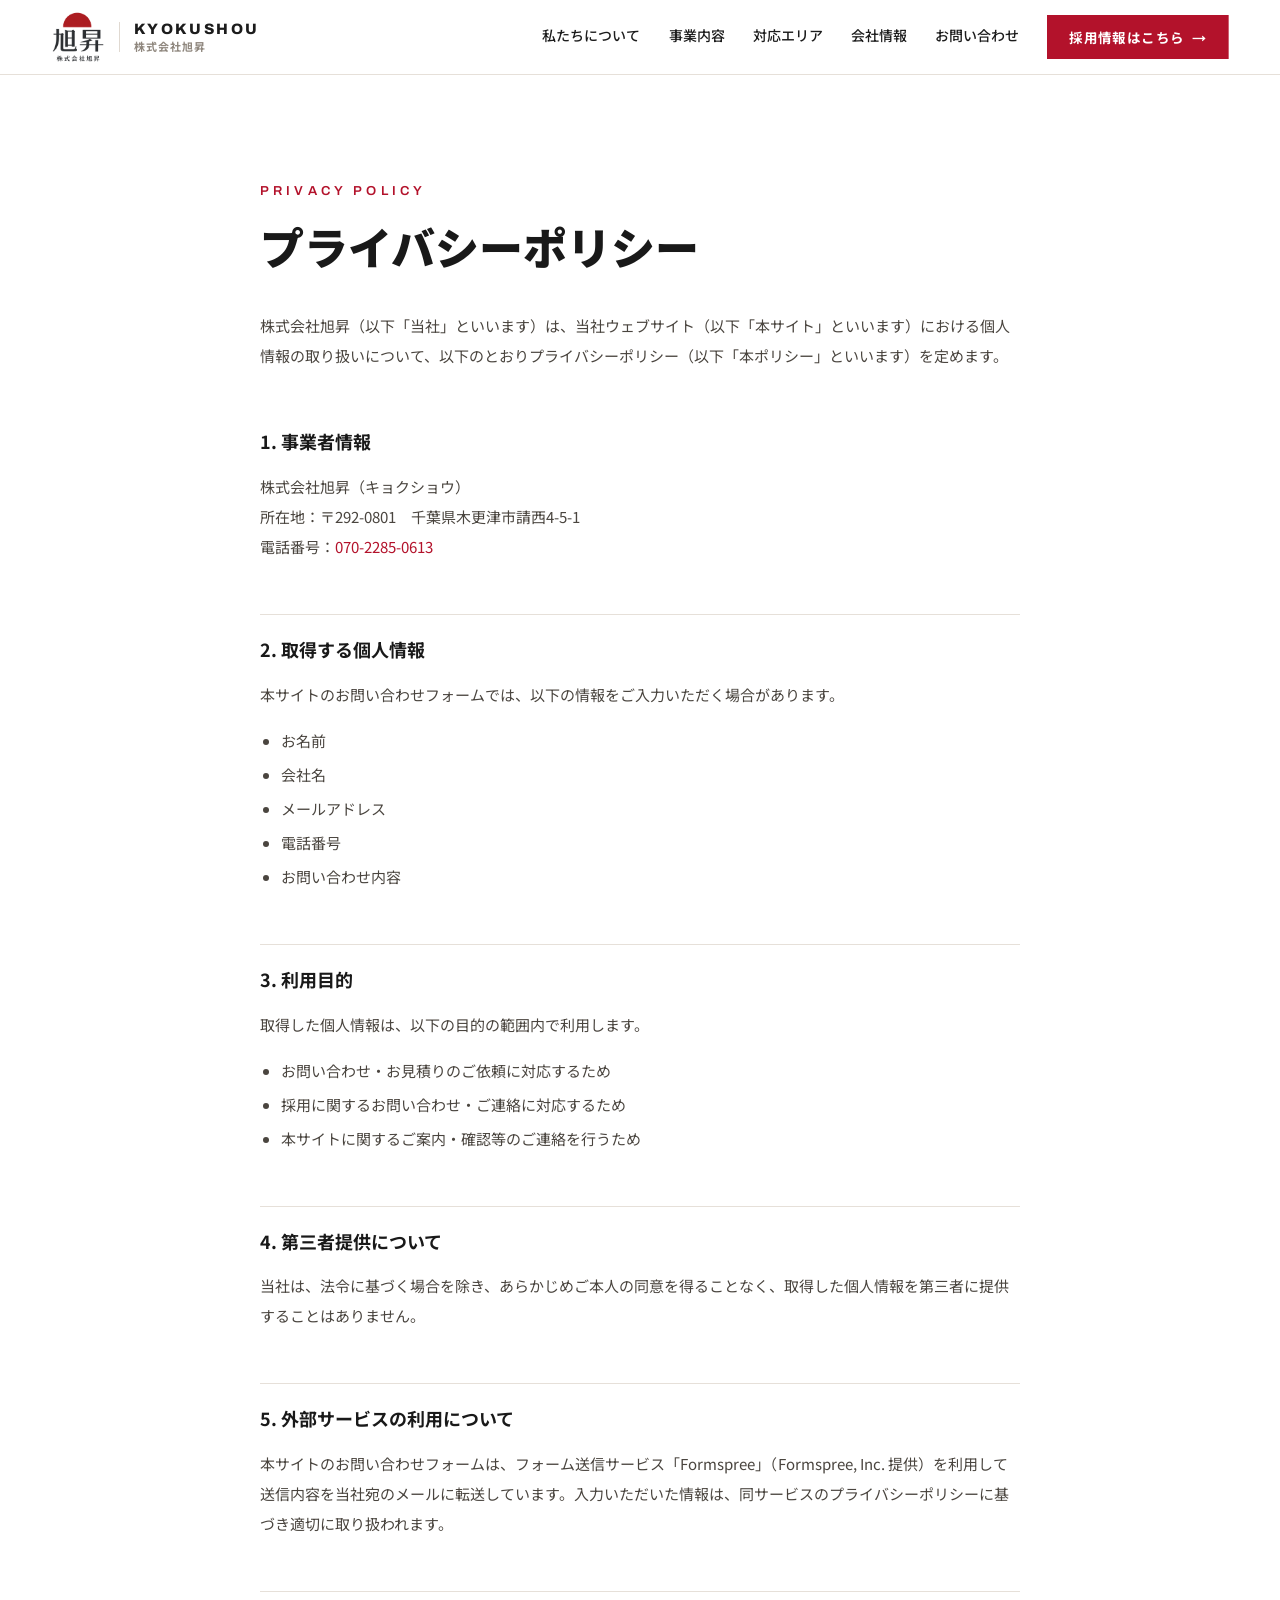
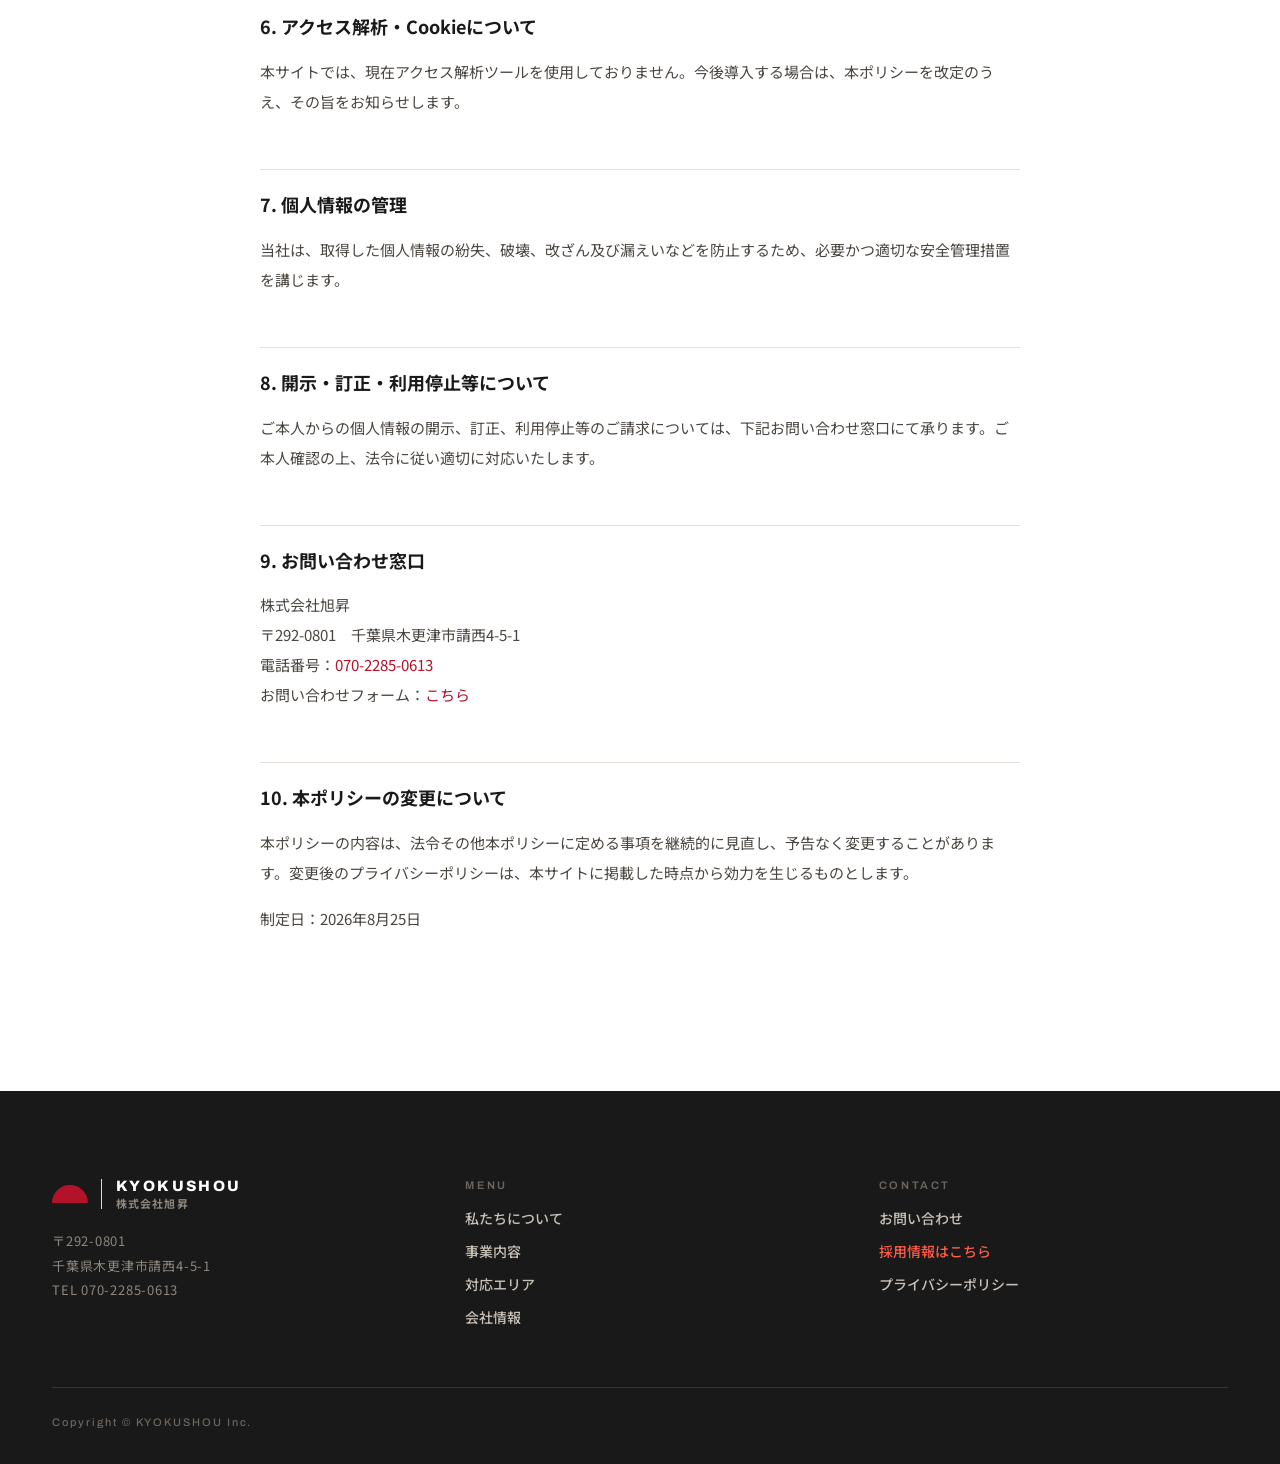
==== privacy.html @ 39eae4f5 "Add privacy policy page and fix dead #privacy links Adds privacy.html (個人情報保護方針) covering collected " ====
<!DOCTYPE html>
<html lang="ja">
<head>
<meta charset="utf-8">
<meta name="viewport" content="width=device-width, initial-scale=1">
<title>プライバシーポリシー｜株式会社旭昇（KYOKUSHOU）</title>
<meta name="description" content="株式会社旭昇のプライバシーポリシー（個人情報保護方針）です。お問い合わせフォームで取得する個人情報の取り扱いについてご案内します。">
<meta name="robots" content="index, follow">
<link rel="canonical" href="https://kyokushou0415.jp/privacy.html">

<meta property="og:type" content="website">
<meta property="og:site_name" content="株式会社旭昇（KYOKUSHOU）">
<meta property="og:title" content="プライバシーポリシー｜株式会社旭昇（KYOKUSHOU）">
<meta property="og:description" content="株式会社旭昇のプライバシーポリシー（個人情報保護方針）です。">
<meta property="og:url" content="https://kyokushou0415.jp/privacy.html">
<meta property="og:image" content="https://kyokushou0415.jp/images/ogp.jpg">
<meta property="og:image:width" content="1200">
<meta property="og:image:height" content="630">
<meta property="og:locale" content="ja_JP">
<meta name="theme-color" content="#b3122b">

<link rel="icon" href="assets/logo.png" type="image/png">
<link rel="preconnect" href="https://fonts.googleapis.com">
<link rel="preconnect" href="https://fonts.gstatic.com" crossorigin>
<link href="https://fonts.googleapis.com/css2?family=Archivo:wght@500;600;700;800;900&family=Noto+Sans+JP:wght@400;500;700;900&display=swap" rel="stylesheet">
<link rel="stylesheet" href="css/style.css">
</head>
<body>

<div id="top">

<header class="site-header" data-header>
  <div class="header-inner">
    <a href="index.html" class="brand" aria-label="株式会社旭昇 ホーム">
      <img src="assets/logo.png" alt="株式会社旭昇 ロゴ" class="brand-logo">
      <span class="brand-text">
        <span class="brand-en">KYOKUSHOU</span>
        <span class="brand-jp">株式会社旭昇</span>
      </span>
    </a>

    <nav class="site-nav">
      <a href="index.html#about" class="nav-link">私たちについて</a>
      <a href="index.html#business" class="nav-link">事業内容</a>
      <a href="index.html#area" class="nav-link">対応エリア</a>
      <a href="index.html#company" class="nav-link">会社情報</a>
      <a href="index.html#contact" class="nav-link">お問い合わせ</a>
      <a href="recruit.html" class="btn-cta">採用情報はこちら<span class="arrow">→</span></a>
    </nav>

    <button class="hamburger" data-menu-open aria-label="メニューを開く">
      <span></span><span></span><span class="accent"></span>
    </button>
  </div>
</header>

<div class="mobile-menu" data-mobile-menu>
  <div class="mobile-menu-top">
    <span class="brand">
      <img src="assets/logo.png" alt="株式会社旭昇 ロゴ" class="brand-logo brand-logo-sm">
      <span class="brand-en">KYOKUSHOU</span>
    </span>
    <button class="menu-close" data-menu-close aria-label="メニューを閉じる">×</button>
  </div>
  <nav class="mobile-nav">
    <a data-menu-close href="index.html#about">私たちについて</a>
    <a data-menu-close href="index.html#business">事業内容</a>
    <a data-menu-close href="index.html#area">対応エリア</a>
    <a data-menu-close href="index.html#company">会社情報</a>
    <a data-menu-close href="index.html#contact">お問い合わせ</a>
  </nav>
  <a data-menu-close href="recruit.html" class="mobile-cta">採用情報はこちら<span class="arrow">→</span></a>
  <span class="mobile-menu-tag">KYOKUSHOU / EST. 2026</span>
</div>

<!-- ============ プライバシーポリシー ============ -->
<section class="section legal">
  <div class="legal-inner">
    <p class="eyebrow" data-reveal="up">Privacy Policy</p>
    <h1 data-reveal="up">プライバシーポリシー</h1>
    <p class="legal-lead" data-reveal="up">株式会社旭昇（以下「当社」といいます）は、当社ウェブサイト（以下「本サイト」といいます）における個人情報の取り扱いについて、以下のとおりプライバシーポリシー（以下「本ポリシー」といいます）を定めます。</p>

    <article class="legal-article" data-reveal="up">
      <h2>1. 事業者情報</h2>
      <p>
        株式会社旭昇（キョクショウ）<br>
        所在地：〒292-0801　千葉県木更津市請西4-5-1<br>
        電話番号：<a href="tel:07022850613">070-2285-0613</a>
      </p>

      <h2>2. 取得する個人情報</h2>
      <p>本サイトのお問い合わせフォームでは、以下の情報をご入力いただく場合があります。</p>
      <ul>
        <li>お名前</li>
        <li>会社名</li>
        <li>メールアドレス</li>
        <li>電話番号</li>
        <li>お問い合わせ内容</li>
      </ul>

      <h2>3. 利用目的</h2>
      <p>取得した個人情報は、以下の目的の範囲内で利用します。</p>
      <ul>
        <li>お問い合わせ・お見積りのご依頼に対応するため</li>
        <li>採用に関するお問い合わせ・ご連絡に対応するため</li>
        <li>本サイトに関するご案内・確認等のご連絡を行うため</li>
      </ul>

      <h2>4. 第三者提供について</h2>
      <p>当社は、法令に基づく場合を除き、あらかじめご本人の同意を得ることなく、取得した個人情報を第三者に提供することはありません。</p>

      <h2>5. 外部サービスの利用について</h2>
      <p>本サイトのお問い合わせフォームは、フォーム送信サービス「Formspree」（Formspree, Inc. 提供）を利用して送信内容を当社宛のメールに転送しています。入力いただいた情報は、同サービスのプライバシーポリシーに基づき適切に取り扱われます。</p>

      <h2>6. アクセス解析・Cookieについて</h2>
      <p>本サイトでは、現在アクセス解析ツールを使用しておりません。今後導入する場合は、本ポリシーを改定のうえ、その旨をお知らせします。</p>

      <h2>7. 個人情報の管理</h2>
      <p>当社は、取得した個人情報の紛失、破壊、改ざん及び漏えいなどを防止するため、必要かつ適切な安全管理措置を講じます。</p>

      <h2>8. 開示・訂正・利用停止等について</h2>
      <p>ご本人からの個人情報の開示、訂正、利用停止等のご請求については、下記お問い合わせ窓口にて承ります。ご本人確認の上、法令に従い適切に対応いたします。</p>

      <h2>9. お問い合わせ窓口</h2>
      <p>
        株式会社旭昇<br>
        〒292-0801　千葉県木更津市請西4-5-1<br>
        電話番号：<a href="tel:07022850613">070-2285-0613</a><br>
        お問い合わせフォーム：<a href="index.html#contact">こちら</a>
      </p>

      <h2>10. 本ポリシーの変更について</h2>
      <p>本ポリシーの内容は、法令その他本ポリシーに定める事項を継続的に見直し、予告なく変更することがあります。変更後のプライバシーポリシーは、本サイトに掲載した時点から効力を生じるものとします。</p>

      <p class="legal-date">制定日：2026年8月25日</p>
    </article>
  </div>
</section>

<!-- ============ FOOTER ============ -->
<footer class="site-footer">
  <div class="footer-inner">
    <div class="footer-grid">
      <div>
        <span class="footer-brand">
          <span class="footer-mark"></span>
          <span class="brand-text">
            <span class="brand-en">KYOKUSHOU</span>
            <span class="brand-jp">株式会社旭昇</span>
          </span>
        </span>
        <p class="footer-address">〒292-0801<br>千葉県木更津市請西4-5-1<br>TEL 070-2285-0613</p>
      </div>
      <nav class="footer-nav">
        <span class="footer-label">MENU</span>
        <a href="index.html#about">私たちについて</a>
        <a href="index.html#business">事業内容</a>
        <a href="index.html#area">対応エリア</a>
        <a href="index.html#company">会社情報</a>
      </nav>
      <nav class="footer-nav">
        <span class="footer-label">CONTACT</span>
        <a href="index.html#contact">お問い合わせ</a>
        <a href="recruit.html" class="footer-recruit">採用情報はこちら</a>
        <a href="privacy.html">プライバシーポリシー</a>
      </nav>
    </div>
    <p class="footer-copy">Copyright © KYOKUSHOU Inc.</p>
  </div>
</footer>

</div>

<script src="js/main.js"></script>
</body>
</html>
---- css/style.css ----
/* ===== Reset & base ===== */
*{box-sizing:border-box}
html{scroll-behavior:smooth}
body{
  margin:0;
  background:#f4f1ed;
  color:#1c1c1c;
  -webkit-font-smoothing:antialiased;
  font-family:'Noto Sans JP',system-ui,sans-serif;
  overflow-x:hidden;
}
#top{position:relative;overflow:hidden}
a{color:#b3122b;text-decoration:none}
a:hover{color:#8f0f22}
h1,h2,h3,p,dl,dt,dd{margin:0}
img{max-width:100%}
.arrow{font:700 14px 'Archivo'}

@keyframes ks-bounce{0%,100%{transform:translateY(0);opacity:.85}50%{transform:translateY(9px);opacity:.35}}
@keyframes ks-sunrise{0%{opacity:.5;transform:translateY(2%)}50%{opacity:.95;transform:translateY(-1%)}100%{opacity:.5;transform:translateY(2%)}}
@media (prefers-reduced-motion: reduce){
  html{scroll-behavior:auto}
  *{animation:none!important;transition:none!important}
}

.section{padding:clamp(72px,11vw,150px) clamp(20px,5vw,52px)}
.section-white{background:#ffffff;border-top:1px solid #e6e0d9}
.eyebrow{margin:0 0 20px;font:600 13px 'Archivo';letter-spacing:.32em;text-transform:uppercase;color:#b3122b}
.eyebrow-dark{color:#ff5b47}

.pill{display:block;width:44px;height:22px;border-radius:44px 44px 0 0;background:#b3122b;margin-bottom:20px}

/* ===== Reveal animation defaults (JS toggles .is-visible) ===== */
[data-reveal]{opacity:0;transform:translateY(26px);transition:opacity .9s cubic-bezier(.22,1,.36,1),transform .9s cubic-bezier(.22,1,.36,1)}
[data-reveal].is-visible{opacity:1;transform:none}
[data-reveal-line="v"]{transform:scaleY(0);transform-origin:top center;transition:transform 1.5s cubic-bezier(.22,1,.36,1)}
[data-reveal-line="h"]{transform:scaleX(0);transform-origin:left center;transition:transform 1.5s cubic-bezier(.22,1,.36,1)}
[data-reveal-line].is-visible{transform:none}
@media (prefers-reduced-motion: reduce){
  [data-reveal],[data-reveal-line]{opacity:1!important;transform:none!important}
}

/* ===== Header ===== */
.site-header{
  position:fixed;top:0;left:0;right:0;z-index:100;
  background:rgba(255,255,255,.94);
  backdrop-filter:saturate(1.5) blur(10px);
  -webkit-backdrop-filter:saturate(1.5) blur(10px);
  border-bottom:1px solid #e6e0d9;
  box-shadow:none;
  transition:box-shadow .35s ease,border-color .35s ease;
}
.site-header.is-scrolled{box-shadow:0 10px 34px rgba(0,0,0,.07);border-bottom-color:transparent}
.header-inner{
  max-width:1320px;margin:0 auto;height:74px;
  padding:0 clamp(16px,4vw,52px);
  display:flex;align-items:center;justify-content:space-between;gap:20px;
}
.brand{display:flex;align-items:center;gap:14px;color:#1c1c1c}
.brand-logo{height:52px;width:auto;display:block;flex:none}
.brand-logo-sm{height:40px}
.brand-text{line-height:1;display:block;border-left:1px solid #e0d9d1;padding-left:14px}
.brand-en{display:block;font:800 15px/1 'Archivo';letter-spacing:.16em;color:#1c1c1c}
.brand-jp{display:block;font:700 11px/1 'Noto Sans JP';letter-spacing:.1em;color:#8f877e;margin-top:4px}

.site-nav{display:flex;align-items:center;gap:clamp(18px,2.2vw,34px)}
.nav-link{
  font:500 14px 'Noto Sans JP';color:#1c1c1c;padding-bottom:5px;
  background:linear-gradient(#b3122b,#b3122b) no-repeat left 100%/0% 2px;
  transition:background-size .35s,color .3s;
}
.nav-link:hover{background-size:100% 2px;color:#b3122b}
.btn-cta{
  display:inline-flex;align-items:center;gap:8px;padding:12px 22px;
  font:700 13.5px 'Noto Sans JP';letter-spacing:.03em;color:#fff;
  background:linear-gradient(to right,#8f0f22 50%,#b3122b 50%);
  background-size:200% 100%;background-position:right center;
  transition:background-position .5s cubic-bezier(.4,0,.2,1);
}
.btn-cta:hover{background-position:left center;color:#fff}

.hamburger{display:none;flex-direction:column;gap:6px;padding:12px;background:none;border:none;cursor:pointer}
.hamburger span{display:block;width:26px;height:2px;background:#1c1c1c}
.hamburger span.accent{background:#b3122b}

@media (max-width:859px){
  .site-nav{display:none}
  .hamburger{display:flex}
}

/* ===== Mobile menu overlay ===== */
.mobile-menu{
  position:fixed;inset:0;z-index:200;background:#f7f4f1;
  display:none;flex-direction:column;padding:22px clamp(20px,7vw,40px);
}
.mobile-menu.is-open{display:flex}
.mobile-menu-top{display:flex;align-items:center;justify-content:space-between;height:52px}
.mobile-menu-top .brand-en{letter-spacing:.16em;font:800 15px/1 'Archivo'}
.mobile-menu-top .brand{gap:12px}
.menu-close{font:400 34px/1 'Archivo';background:none;border:none;color:#1c1c1c;cursor:pointer;padding:4px 8px}
.mobile-nav{display:flex;flex-direction:column;gap:4px;margin-top:36px}
.mobile-nav a{font:900 26px/1.2 'Noto Sans JP';color:#1c1c1c;padding:12px 0;border-bottom:1px solid #e6e0d9}
.mobile-cta{
  margin-top:28px;display:inline-flex;align-items:center;justify-content:center;gap:8px;
  padding:18px 22px;font:700 16px 'Noto Sans JP';color:#fff;background:#b3122b;
}
.mobile-menu-tag{margin-top:auto;font:600 12px 'Archivo';letter-spacing:.3em;color:#a89f95}

/* ===== Hero ===== */
.hero{position:relative;min-height:100svh;overflow:hidden;display:flex;align-items:flex-end}
.hero-photo{
  position:absolute;inset:0;
  background-image:url('../images/hero.jpg');
  background-size:cover;background-position:72% center;background-repeat:no-repeat;
}
.hero-sunrise{
  position:absolute;inset:0;pointer-events:none;
  background:linear-gradient(178deg,rgba(179,18,43,.16) 0%,rgba(232,99,42,.09) 26%,rgba(255,255,255,0) 52%);
  animation:ks-sunrise 11s ease-in-out infinite;
}
.hero-fade{
  position:absolute;inset:0;pointer-events:none;
  background:linear-gradient(92deg,rgba(244,241,237,.95) 0%,rgba(244,241,237,.7) 34%,rgba(244,241,237,0) 66%);
}
.hero-inner{
  position:relative;width:100%;max-width:1320px;margin:0 auto;
  padding:120px clamp(20px,5vw,52px) clamp(64px,10vh,110px);
}
.hero-content{position:relative;padding-left:clamp(18px,2.5vw,32px);max-width:760px}
.hero-vline{
  position:absolute;left:0;top:6px;bottom:6px;width:3px;
  background:linear-gradient(180deg,#e8632a,#b3122b);transform-origin:top center;
}
.hero h1{font:900 clamp(36px,6.6vw,82px)/1.16 'Noto Sans JP';letter-spacing:.005em;color:#191919;text-wrap:balance}
.hero-lead{margin:clamp(20px,3vh,32px) 0 0;font:500 clamp(15px,1.5vw,20px)/1.9 'Noto Sans JP';color:#3a352f;max-width:34em}
.hero .eyebrow{margin:0 0 clamp(18px,3vh,30px);font-size:clamp(12px,1.2vw,15px)}
.hero-actions{display:flex;flex-wrap:wrap;gap:14px;margin-top:clamp(28px,4vh,44px)}

.btn-outline{
  display:inline-flex;align-items:center;gap:10px;padding:17px 30px;
  font:700 15px 'Noto Sans JP';letter-spacing:.02em;color:#1c1c1c;
  background:linear-gradient(to right,#b3122b 50%,#ffffff 50%);
  background-size:200% 100%;background-position:right center;
  border:1.5px solid #1c1c1c;
  transition:background-position .5s cubic-bezier(.4,0,.2,1),color .4s,border-color .4s;
}
.btn-outline:hover{background-position:left center;color:#fff;border-color:#b3122b}
.btn-outline-light{background:linear-gradient(to right,#b3122b 50%,#f4f1ed 50%);background-size:200% 100%;background-position:right center}

.scroll-indicator{
  position:absolute;left:50%;bottom:22px;transform:translateX(-50%);
  display:flex;flex-direction:column;align-items:center;gap:8px;
}
.scroll-indicator span:first-child{font:600 10px 'Archivo';letter-spacing:.3em;color:#8f877e}
.scroll-track{display:block;width:1px;height:34px;background:#c9c1b7;position:relative;overflow:hidden}
.scroll-dot{position:absolute;left:0;top:0;width:1px;height:14px;background:#b3122b;animation:ks-bounce 1.9s ease-in-out infinite}

/* ===== Intro ===== */
.intro{background:#f4f1ed}
.intro-grid{
  max-width:1120px;margin:0 auto;
  display:grid;grid-template-columns:repeat(auto-fit,minmax(280px,1fr));
  gap:clamp(32px,5vw,72px);align-items:start;
}
.intro h2{font:900 clamp(24px,3.2vw,42px)/1.5 'Noto Sans JP';letter-spacing:.01em;color:#191919;text-wrap:balance}
.intro-text{font:400 clamp(15px,1.15vw,17px)/2.15 'Noto Sans JP';color:#4a453f;padding-top:clamp(4px,3vw,52px)}

/* ===== Our Stance ===== */
.stance-inner{max-width:1200px;margin:0 auto}
.stance-inner .eyebrow{margin-bottom:clamp(36px,6vw,72px)}
.stance-row{
  display:grid;grid-template-columns:minmax(0,0.9fr) minmax(0,44px) minmax(0,2fr);
  align-items:baseline;gap:clamp(12px,3vw,40px);padding:clamp(28px,4vw,48px) 0;
  border-top:1px solid #e2ddd7;
}
.stance-row-first{border-top:2px solid #191919}
.stance-row-last{border-bottom:1px solid #e2ddd7}
.stance-num{font:800 clamp(52px,8vw,104px)/0.9 'Archivo';color:#e6dfd6}
.stance-tag{font:700 13px 'Archivo';letter-spacing:.16em;color:#b3122b}
.stance-text{font:700 clamp(19px,2.4vw,32px)/1.6 'Noto Sans JP';color:#191919;text-wrap:balance}

/* ===== Business ===== */
.business{background:#f4f1ed}
.business-inner{max-width:1200px;margin:0 auto}
.business-head{max-width:820px;margin-bottom:clamp(40px,6vw,72px)}
.business-head h2{font:900 clamp(26px,3.6vw,46px)/1.4 'Noto Sans JP';color:#191919;text-wrap:balance}
.business-grid{display:grid;grid-template-columns:repeat(auto-fit,minmax(300px,1fr));gap:clamp(24px,3vw,48px)}
.business-card{background:#fff;border:1px solid #e6e0d9}
.business-photo{aspect-ratio:4/3;background-size:cover;background-position:center;background-repeat:no-repeat}
.business-photo.photo-placeholder{border:none;background:repeating-linear-gradient(115deg,#e5dfd7 0 16px,#ede7df 16px 32px)}
.business-card-body{padding:clamp(24px,3vw,40px)}
.business-en{margin:0 0 6px;font:800 clamp(20px,2.4vw,30px) 'Archivo';letter-spacing:.06em;color:#b3122b}
.business-card-body h3{margin:0 0 16px;font:900 clamp(19px,2vw,24px) 'Noto Sans JP';color:#191919}
.business-desc{font:400 15px/2 'Noto Sans JP';color:#4a453f}
.business-more{margin-top:clamp(36px,5vw,56px)}

/* ===== Area ===== */
.area{background:#191919;color:#f4f1ed;overflow:hidden}
.area-inner{max-width:1120px;margin:0 auto}
.area h2{margin:0 0 clamp(16px,3vw,26px);font:900 clamp(24px,3.4vw,44px)/1.45 'Noto Sans JP';color:#fff;text-wrap:balance}
.area-text{margin:0 0 clamp(40px,7vw,80px);font:400 clamp(15px,1.1vw,16px)/2 'Noto Sans JP';color:#c9c1b7;max-width:52em}

.area-timeline-h{position:relative;margin-top:clamp(20px,4vw,40px)}
.area-line-track{position:absolute;left:2%;right:2%;top:9px;height:2px;background:rgba(255,255,255,.16)}
.area-line-fill{position:absolute;left:2%;right:2%;top:9px;height:2px;background:linear-gradient(90deg,#e8632a,#ff5b47);transform-origin:left center;box-shadow:0 0 14px rgba(255,91,71,.5)}
.area-points{position:relative;display:flex;justify-content:space-between;gap:8px}
.area-point{display:flex;flex-direction:column;align-items:center;gap:16px;flex:1;text-align:center}
.dot{width:18px;height:18px;border-radius:50%;background:#191919;border:3px solid #ff5b47;box-shadow:0 0 12px rgba(255,91,71,.6);display:block}
.area-en{font:700 clamp(13px,1.4vw,18px) 'Archivo';letter-spacing:.1em;color:#fff}
.area-jp{font:500 12px 'Noto Sans JP';color:#a49b90}

.area-timeline-v{display:none;position:relative;padding-left:6px}
.area-line-track-v{position:absolute;left:8px;top:12px;bottom:12px;width:2px;background:rgba(255,255,255,.16)}
.area-line-fill-v{position:absolute;left:8px;top:12px;bottom:12px;width:2px;background:linear-gradient(180deg,#e8632a,#ff5b47);transform-origin:top center;box-shadow:0 0 12px rgba(255,91,71,.5)}
.area-point-v{display:flex;align-items:center;gap:18px;padding:15px 0}
.area-point-v .dot{flex:none;position:relative;z-index:1}
.area-point-v .area-en{margin-right:10px}

@media (max-width:859px){
  .area-timeline-h{display:none}
  .area-timeline-v{display:block}
}

/* ===== Team ===== */
.team{background:#f4f1ed}
.team-inner{max-width:1200px;margin:0 auto}
.team-head{max-width:760px;margin-bottom:clamp(36px,5vw,60px)}
.team-head h2{margin:0 0 22px;font:900 clamp(28px,4vw,52px)/1.3 'Noto Sans JP';color:#191919}
.team-text{font:400 clamp(15px,1.15vw,17px)/2.1 'Noto Sans JP';color:#4a453f}

.photo-placeholder{
  display:grid;place-items:center;border:1px solid #e6e0d9;
}
.photo-placeholder span{font:500 13px ui-monospace,Menlo,monospace;color:#a89f95;letter-spacing:.12em;text-align:center;padding:0 24px}
.team-photo{aspect-ratio:16/7;min-height:260px;background:repeating-linear-gradient(115deg,#e5dfd7 0 16px,#ede7df 16px 32px)}

/* ===== Message ===== */
.message-inner{max-width:820px;margin:0 auto}
.message-inner h2{margin:0 0 clamp(24px,3vw,36px);font:900 clamp(23px,2.9vw,38px)/1.5 'Noto Sans JP';color:#191919;text-wrap:balance}
.message-body{font:400 clamp(15px,1.1vw,16px)/2.1 'Noto Sans JP';color:#4a453f;display:flex;flex-direction:column;gap:1.4em}
.message-sign{margin:clamp(28px,3vw,40px) 0 0;font:700 15px 'Noto Sans JP';color:#191919}
.message-sign span{letter-spacing:.05em;color:#8f877e}

/* ===== Recruit ===== */
.recruit{position:relative;background:linear-gradient(120deg,#8f0f22 0%,#b3122b 46%,#e8632a 128%);color:#fff;overflow:hidden}
.recruit-grid{max-width:1320px;margin:0 auto;display:grid;grid-template-columns:repeat(auto-fit,minmax(300px,1fr))}
.recruit-copy{padding:clamp(64px,9vw,120px) clamp(24px,5vw,72px);display:flex;flex-direction:column;justify-content:center}
.eyebrow-recruit{color:rgba(255,255,255,.7)}
.recruit-copy h2{margin:0 0 clamp(24px,3vw,36px);font:900 clamp(32px,4.6vw,62px)/1.25 'Noto Sans JP';color:#fff;text-wrap:balance}
.btn-recruit{
  display:inline-flex;align-items:center;gap:12px;padding:19px 36px;
  font:700 16px 'Noto Sans JP';letter-spacing:.03em;color:#b3122b;
  background:linear-gradient(to right,#191919 50%,#ffffff 50%);
  background-size:200% 100%;background-position:right center;
  transition:background-position .5s cubic-bezier(.4,0,.2,1),color .4s;
}
.btn-recruit:hover{background-position:left center;color:#fff}
.recruit-photo{min-height:300px;background:repeating-linear-gradient(135deg,rgba(255,255,255,.09) 0 16px,rgba(255,255,255,.16) 16px 32px);border:none}
.recruit-photo span{color:rgba(255,255,255,.72)}

/* ===== Company ===== */
.company{background:#f4f1ed}
.company-inner{max-width:960px;margin:0 auto}
.company-inner h2{margin:0 0 clamp(36px,5vw,56px);font:900 clamp(26px,3.4vw,44px) 'Noto Sans JP';color:#191919}
.company-table{margin:0;border-top:2px solid #191919}
.company-row{display:grid;grid-template-columns:clamp(96px,30%,180px) 1fr;gap:6px 24px;padding:20px 4px;border-bottom:1px solid #e2ddd7}
.company-row dt{font:700 14px 'Noto Sans JP';color:#8f877e;letter-spacing:.03em}
.company-row dd{font:500 15px/1.7 'Noto Sans JP';color:#191919}
.company-row dd.tracked{letter-spacing:.05em}
.tel-link{color:#191919}
.tel-link:hover{color:#b3122b}
.company-map{margin-top:clamp(28px,4vw,44px);border:1px solid #e2ddd7;background:#fff}
.company-map iframe{width:100%;height:clamp(280px,38vw,420px);border:0;display:block}

/* ===== Contact ===== */
.contact{position:relative;overflow:hidden;background:#ffffff}
.contact-glow{
  position:absolute;left:50%;top:clamp(36px,7vw,84px);transform:translateX(-50%);
  width:min(80vw,600px);height:min(40vw,300px);border-radius:9999px 9999px 0 0;
  background:linear-gradient(180deg,#f3d6d8,#faf1ee);opacity:.55;pointer-events:none;
}
.contact-inner{position:relative;max-width:760px;margin:0 auto}
.contact-head{text-align:center}
.contact-head h2{margin:0 0 24px;font:900 clamp(26px,3.6vw,46px)/1.4 'Noto Sans JP';color:#191919;text-wrap:balance}
.contact-lead{margin:0 auto clamp(40px,6vw,56px);font:400 clamp(15px,1.1vw,16px)/2 'Noto Sans JP';color:#4a453f;max-width:44em}

.form-success{background:#fff;border:1px solid #e6e0d9;border-top:3px solid #b3122b;padding:clamp(36px,6vw,64px) clamp(24px,5vw,48px);text-align:center}
.form-success h3{margin:0 0 12px;font:900 clamp(20px,2.4vw,26px) 'Noto Sans JP';color:#191919}
.form-success p{margin:0;font:400 15px/2 'Noto Sans JP';color:#4a453f}

.contact-form{
  background:#fff;border:1px solid #e6e0d9;padding:clamp(28px,4vw,44px);
  display:grid;grid-template-columns:repeat(auto-fit,minmax(220px,1fr));
  gap:clamp(18px,2.5vw,24px);text-align:left;
}
.contact-form label{display:flex;flex-direction:column;gap:8px}
.contact-form label span{font:700 13px 'Noto Sans JP';color:#191919}
.contact-form label em{color:#b3122b;font-style:normal}
.contact-form input,.contact-form textarea{
  font:400 15px 'Noto Sans JP';padding:13px 15px;border:1.5px solid #d9d2ca;
  background:#faf8f5;color:#191919;font-family:'Noto Sans JP',sans-serif;
}
.contact-form textarea{line-height:1.7;resize:vertical}
.contact-form input:focus,.contact-form textarea:focus{border-color:#b3122b;background:#fff;outline:none}
.contact-form .full{grid-column:1/-1}
.form-footer{display:flex;flex-wrap:wrap;align-items:center;justify-content:space-between;gap:16px;margin-top:4px}
.form-note{margin:0;font:400 12px/1.7 'Noto Sans JP';color:#8f877e}
.btn-submit{
  display:inline-flex;align-items:center;gap:10px;padding:16px 38px;
  font:700 15px 'Noto Sans JP';letter-spacing:.03em;color:#fff;border:none;cursor:pointer;
  background:linear-gradient(to right,#8f0f22 50%,#b3122b 50%);
  background-size:200% 100%;background-position:right center;
  transition:background-position .5s cubic-bezier(.4,0,.2,1);
}
.btn-submit:hover{background-position:left center}
.btn-submit:disabled{opacity:.6;cursor:not-allowed}
.form-error{margin-top:4px;font:500 13px 'Noto Sans JP';color:#b3122b}

.contact-tel{margin:clamp(28px,4vw,40px) 0 0;text-align:center;font:700 15px 'Noto Sans JP';color:#191919;letter-spacing:.06em}
.contact-tel a{color:#b3122b}

/* ===== Footer ===== */
.site-footer{background:#191919;color:#c9c1b7;padding:clamp(56px,7vw,88px) clamp(20px,5vw,52px) 36px}
.footer-inner{max-width:1200px;margin:0 auto}
.footer-grid{
  display:grid;grid-template-columns:repeat(auto-fit,minmax(220px,1fr));
  gap:clamp(32px,5vw,64px);padding-bottom:clamp(40px,5vw,60px);
  border-bottom:1px solid rgba(255,255,255,.12);
}
.footer-brand{display:flex;align-items:center;gap:13px;margin-bottom:20px}
.footer-brand .brand-en{color:#fff}
.footer-mark{width:36px;height:18px;border-radius:36px 36px 0 0;background:#b3122b;display:block;flex:none}
.footer-address{margin:0;font:400 13px/1.9 'Noto Sans JP';color:#8f877e;letter-spacing:.06em}
.footer-nav{display:flex;flex-direction:column;gap:13px}
.footer-label{font:600 11px 'Archivo';letter-spacing:.24em;color:#6d665e;margin-bottom:4px}
.footer-nav a{font:500 14px 'Noto Sans JP';color:#c9c1b7}
.footer-nav a:hover{color:#fff}
.footer-recruit{color:#ff5b47!important}
.footer-recruit:hover{color:#ff8a7a!important}
.footer-copy{margin:28px 0 0;font:500 11px 'Archivo';letter-spacing:.18em;color:#6d665e}

/* ===== Recruit page ===== */
.rp-hero{position:relative;min-height:76svh;overflow:hidden;display:flex;align-items:flex-end}
.rp-hero-photo{
  position:absolute;inset:0;display:grid;place-items:center;
  background:repeating-linear-gradient(135deg,#e5dfd7 0 15px,#ede7df 15px 30px);
}
.rp-hero-photo span{font:500 13px/1.7 ui-monospace,Menlo,monospace;color:#a89f95;letter-spacing:.12em;text-align:center;padding:0 24px}
.rp-hero-sunrise{
  position:absolute;inset:0;pointer-events:none;
  background:linear-gradient(178deg,rgba(179,18,43,.18) 0%,rgba(232,99,42,.1) 26%,rgba(255,255,255,0) 52%);
  animation:ks-sunrise 11s ease-in-out infinite;
}
.rp-hero-fade{
  position:absolute;inset:0;pointer-events:none;
  background:linear-gradient(92deg,rgba(244,241,237,.95) 0%,rgba(244,241,237,.68) 34%,rgba(244,241,237,0) 66%);
}
.rp-hero-inner{position:relative;width:100%;max-width:1320px;margin:0 auto;padding:120px clamp(20px,5vw,52px) clamp(56px,9vh,96px)}
.rp-hero-content{position:relative;padding-left:clamp(18px,2.5vw,32px);max-width:760px}
.rp-hero-content .pill{position:absolute;left:0;top:8px;margin:0}
.rp-hero-content .eyebrow{margin:34px 0 clamp(16px,3vh,26px);font-size:clamp(12px,1.2vw,15px);letter-spacing:.34em}
.rp-hero-content h1{margin:0;font:900 clamp(34px,6vw,76px)/1.16 'Noto Sans JP';color:#191919;text-wrap:balance}
.rp-hero-lead{margin:clamp(20px,3vh,30px) 0 0;font:500 clamp(15px,1.5vw,20px)/1.9 'Noto Sans JP';color:#3a352f;max-width:32em}

.rp-why{background:#f4f1ed;padding:clamp(72px,11vw,140px) clamp(20px,5vw,52px)}
.rp-why-grid{max-width:1120px;margin:0 auto;display:grid;grid-template-columns:repeat(auto-fit,minmax(280px,1fr));gap:clamp(32px,5vw,72px);align-items:start}
.rp-why-grid h2{font:900 clamp(24px,3.2vw,42px)/1.5 'Noto Sans JP';color:#191919;text-wrap:balance}
.rp-why-text{margin:0;font:400 clamp(15px,1.15vw,17px)/2.15 'Noto Sans JP';color:#4a453f;padding-top:clamp(4px,3vw,52px)}

.rp-requirements{background:#ffffff;padding:clamp(72px,11vw,140px) clamp(20px,5vw,52px);border-top:1px solid #e6e0d9}
.rp-requirements-inner{max-width:960px;margin:0 auto}
.rp-requirements-inner h2{margin:0 0 clamp(36px,5vw,56px);font:900 clamp(26px,3.4vw,44px) 'Noto Sans JP';color:#191919}
.rp-salary-row{gap:12px 24px}
.rp-salary-row dt{align-self:start}
.rp-salary-grid{display:grid;grid-template-columns:repeat(auto-fit,minmax(200px,1fr));gap:1px;background:#e2ddd7;border:1px solid #e2ddd7}
.rp-salary-cell{background:#faf8f5;padding:18px 20px}
.rp-salary-cell.is-experienced{background:#fff}
.rp-salary-badge{display:inline-flex;align-items:center;gap:8px;font:700 12px 'Noto Sans JP';letter-spacing:.06em;color:#8f877e;margin-bottom:10px}
.rp-salary-cell.is-experienced .rp-salary-badge{color:#b3122b}
.rp-salary-dot{width:18px;height:9px;border-radius:18px 18px 0 0;background:#c9c1b7;display:block}
.rp-salary-cell.is-experienced .rp-salary-dot{background:#b3122b}
.rp-salary-main{margin:0;font:700 clamp(18px,1.8vw,22px)/1.4 'Noto Sans JP';color:#191919}
.rp-salary-sub{margin:4px 0 0;font:500 14px/1.6 'Noto Sans JP';color:#4a453f}
.rp-salary-note{margin:12px 0 0;font:500 13px/1.7 'Noto Sans JP';color:#8f877e}
.rp-muted{color:#8f877e}

.rp-flow{background:#f4f1ed;padding:clamp(72px,11vw,140px) clamp(20px,5vw,52px)}
.rp-flow-inner{max-width:1120px;margin:0 auto}
.rp-flow-inner .eyebrow{margin-bottom:clamp(36px,6vw,64px)}
.rp-flow-grid{display:grid;grid-template-columns:repeat(auto-fit,minmax(180px,1fr));gap:clamp(16px,2vw,24px)}
.rp-flow-card{background:#fff;border:1px solid #e6e0d9;padding:clamp(24px,3vw,32px)}
.rp-flow-card.is-dark{background:#191919;border-color:#191919}
.rp-flow-num{font:800 40px/0.9 'Archivo';color:#e6dfd6}
.rp-flow-card.is-dark .rp-flow-num{color:#4a4038}
.rp-flow-card h3{margin:14px 0 8px;font:900 17px 'Noto Sans JP';color:#191919}
.rp-flow-card.is-dark h3{color:#fff}
.rp-flow-card p{margin:0;font:400 14px/1.9 'Noto Sans JP';color:#4a453f}
.rp-flow-card.is-dark p{color:#c9c1b7}

.rp-entry{
  scroll-margin-top:84px;position:relative;overflow:hidden;
  background:linear-gradient(120deg,#8f0f22 0%,#b3122b 46%,#e8632a 128%);color:#fff;
  padding:clamp(64px,9vw,120px) clamp(24px,5vw,52px);
}
.rp-entry-glow{
  position:absolute;left:50%;bottom:-10%;transform:translateX(-50%);
  width:min(90vw,720px);height:min(45vw,360px);border-radius:9999px 9999px 0 0;
  background:rgba(255,255,255,.09);pointer-events:none;
}
.rp-entry-inner{position:relative;max-width:820px;margin:0 auto;text-align:center}
.rp-entry-pill{display:inline-block;width:52px;height:26px;border-radius:52px 52px 0 0;background:#fff;margin-bottom:24px}
.rp-entry-inner h2{margin:0 0 24px;font:900 clamp(28px,4.4vw,58px)/1.25 'Noto Sans JP';color:#fff;text-wrap:balance}
.rp-entry-text{margin:0 auto clamp(36px,5vw,48px);font:400 clamp(15px,1.1vw,16px)/2 'Noto Sans JP';color:rgba(255,255,255,.9);max-width:40em}
.rp-entry-actions{display:flex;flex-wrap:wrap;justify-content:center;gap:16px}
.btn-entry{
  display:inline-flex;align-items:center;gap:12px;padding:19px 40px;
  font:700 16px 'Noto Sans JP';letter-spacing:.03em;color:#fff;
  border:1.5px solid rgba(255,255,255,.7);transition:background .35s,color .35s;
}
.btn-entry:hover{background:#fff;color:#b3122b}

/* ===== Legal (privacy policy) ===== */
.legal{background:#ffffff;padding-top:calc(74px + clamp(56px,9vw,110px))}
.legal-inner{max-width:760px;margin:0 auto}
.legal-inner h1{margin:0 0 clamp(24px,3vw,36px);font:900 clamp(28px,4vw,44px)/1.3 'Noto Sans JP';color:#191919}
.legal-lead{margin:0 0 clamp(40px,5vw,56px);font:400 15px/2 'Noto Sans JP';color:#4a453f}
.legal-article h2{margin:clamp(36px,5vw,52px) 0 16px;font:700 18px/1.6 'Noto Sans JP';color:#191919;padding-top:20px;border-top:1px solid #e6e0d9}
.legal-article h2:first-child{margin-top:0;padding-top:0;border-top:none}
.legal-article p{margin:0 0 16px;font:400 15px/2 'Noto Sans JP';color:#4a453f}
.legal-article ul{margin:0 0 16px;padding-left:1.4em;font:400 15px/2 'Noto Sans JP';color:#4a453f}
.legal-article li{margin:0 0 4px}
.legal-article a{color:#b3122b}
.legal-date{margin-top:clamp(36px,5vw,52px);font:500 13px 'Noto Sans JP';color:#8f877e}
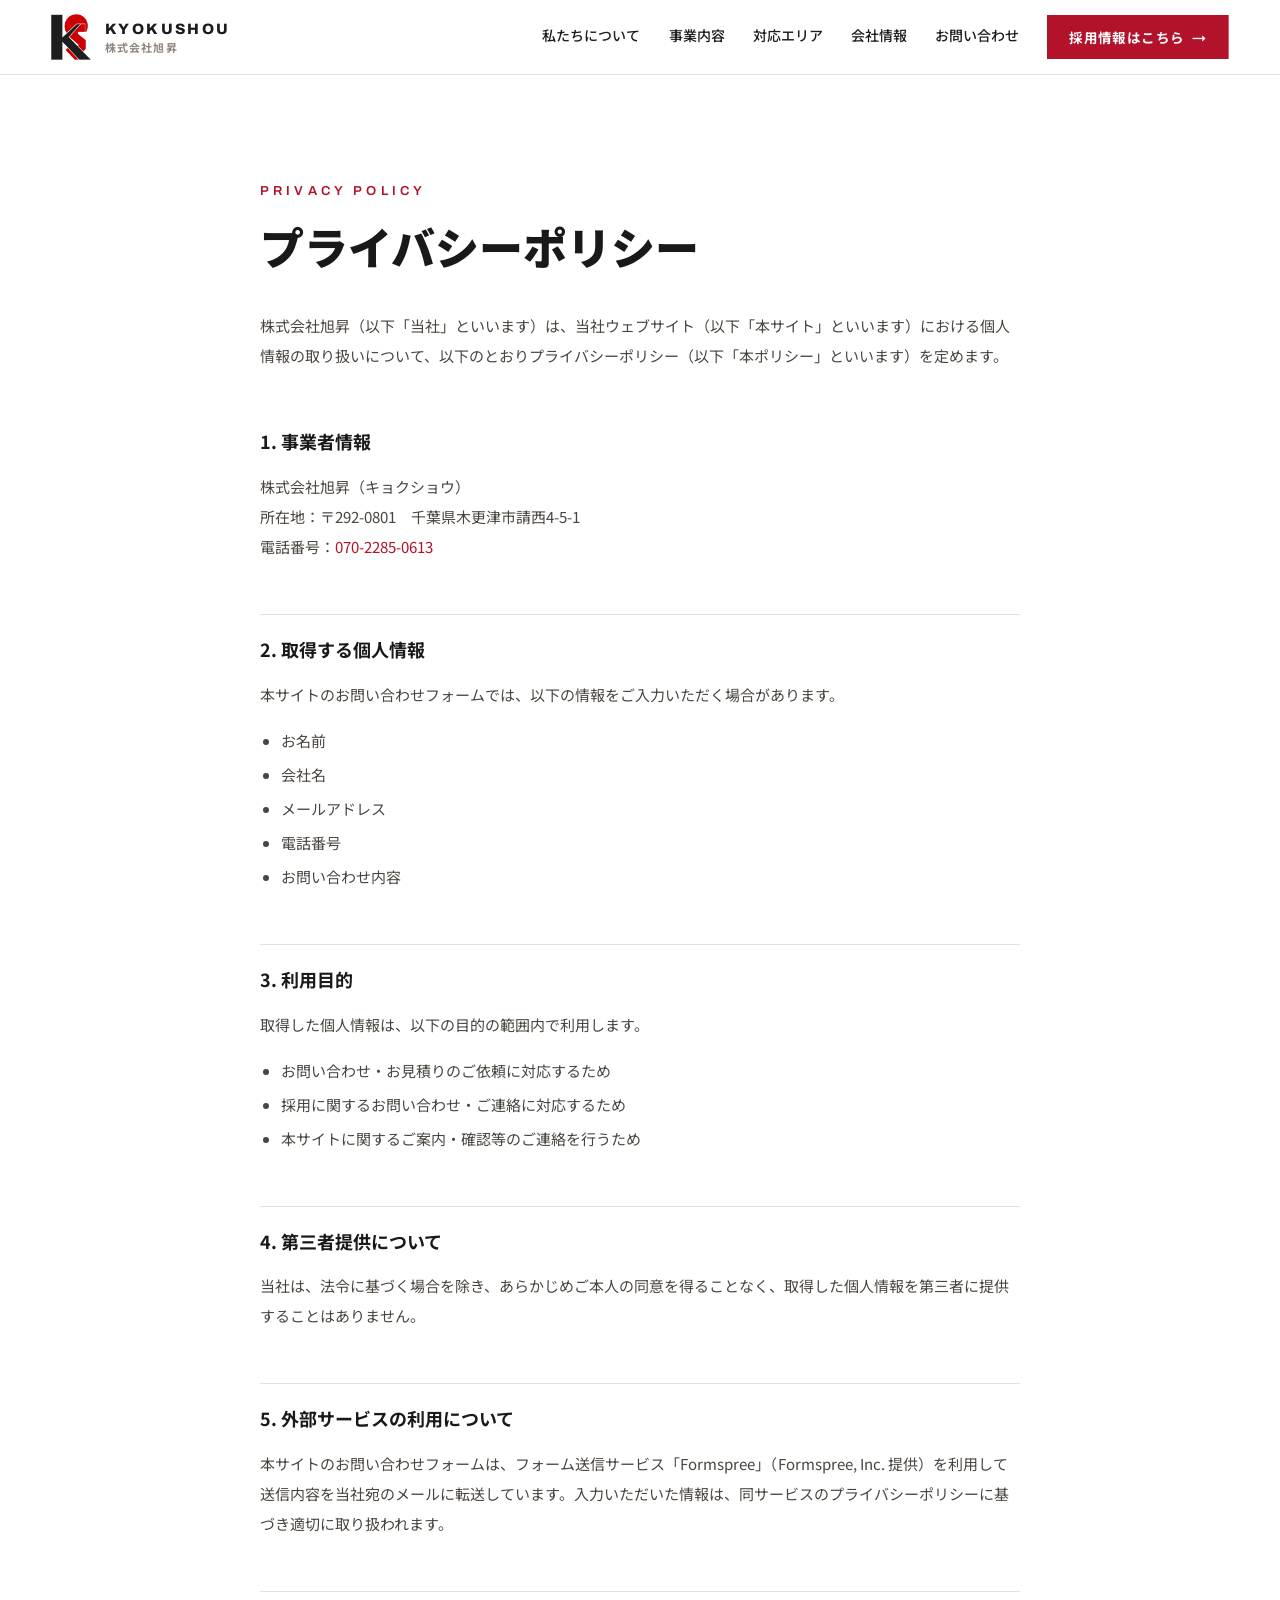
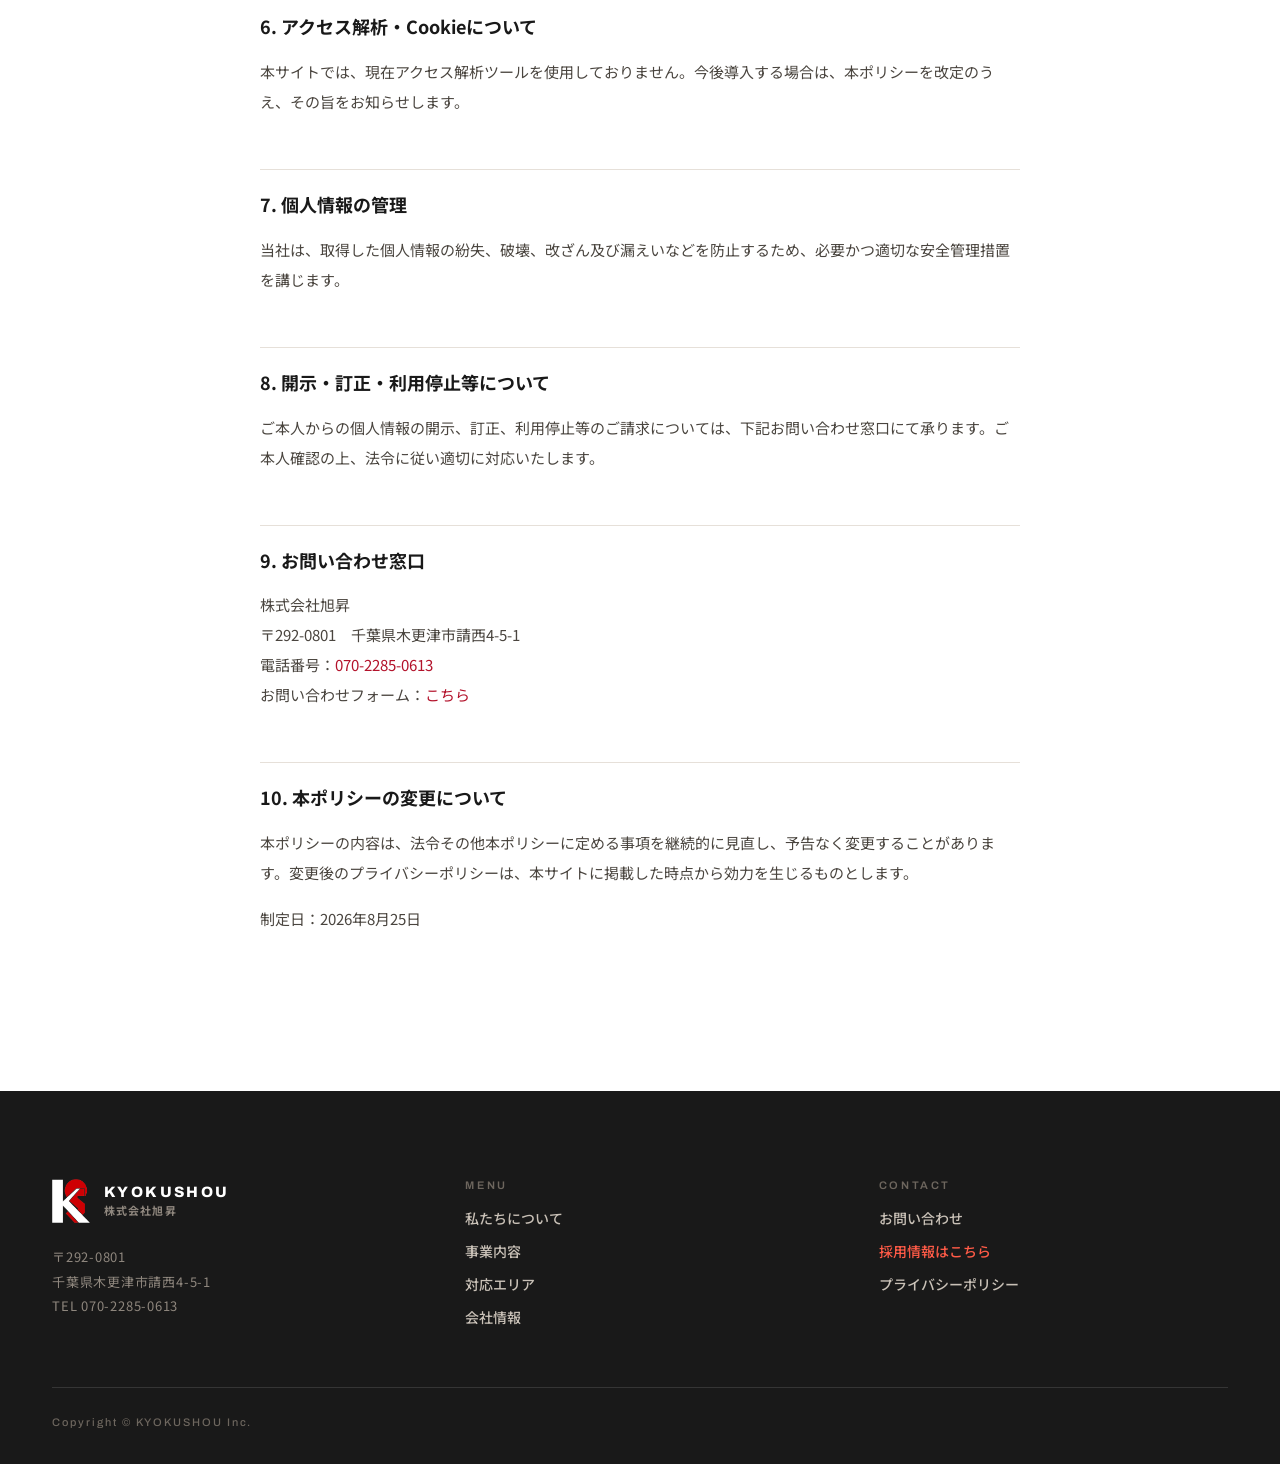
==== commit fbd690ca: "Update to new K/S monogram logo and dedicated favicons - Swap header/mobile-menu logo to the new log" ====
--- a/privacy.html
+++ b/privacy.html
@@ -19,7 +19,9 @@
 <meta property="og:locale" content="ja_JP">
 <meta name="theme-color" content="#b3122b">
 
-<link rel="icon" href="assets/logo.png" type="image/png">
+<link rel="icon" type="image/png" sizes="32x32" href="assets/favicon-32.png">
+<link rel="icon" type="image/png" sizes="192x192" href="assets/favicon-192.png">
+<link rel="apple-touch-icon" sizes="180x180" href="assets/apple-touch-icon.png">
 <link rel="preconnect" href="https://fonts.googleapis.com">
 <link rel="preconnect" href="https://fonts.gstatic.com" crossorigin>
 <link href="https://fonts.googleapis.com/css2?family=Archivo:wght@500;600;700;800;900&family=Noto+Sans+JP:wght@400;500;700;900&display=swap" rel="stylesheet">
@@ -32,7 +34,7 @@
 <header class="site-header" data-header>
   <div class="header-inner">
     <a href="index.html" class="brand" aria-label="株式会社旭昇 ホーム">
-      <img src="assets/logo.png" alt="株式会社旭昇 ロゴ" class="brand-logo">
+      <img src="assets/logo-mark.png" alt="株式会社旭昇 ロゴ" class="brand-logo">
       <span class="brand-text">
         <span class="brand-en">KYOKUSHOU</span>
         <span class="brand-jp">株式会社旭昇</span>
@@ -57,7 +59,7 @@
 <div class="mobile-menu" data-mobile-menu>
   <div class="mobile-menu-top">
     <span class="brand">
-      <img src="assets/logo.png" alt="株式会社旭昇 ロゴ" class="brand-logo brand-logo-sm">
+      <img src="assets/logo-mark.png" alt="株式会社旭昇 ロゴ" class="brand-logo brand-logo-sm">
       <span class="brand-en">KYOKUSHOU</span>
     </span>
     <button class="menu-close" data-menu-close aria-label="メニューを閉じる">×</button>
@@ -143,7 +145,7 @@
     <div class="footer-grid">
       <div>
         <span class="footer-brand">
-          <span class="footer-mark"></span>
+          <img src="assets/logo-mark-white.png" alt="株式会社旭昇 ロゴ" class="footer-logo">
           <span class="brand-text">
             <span class="brand-en">KYOKUSHOU</span>
             <span class="brand-jp">株式会社旭昇</span>
--- a/css/style.css
+++ b/css/style.css
@@ -57,11 +57,11 @@
   display:flex;align-items:center;justify-content:space-between;gap:20px;
 }
 .brand{display:flex;align-items:center;gap:14px;color:#1c1c1c}
-.brand-logo{height:52px;width:auto;display:block;flex:none}
+.brand-logo{height:46px;width:auto;display:block;flex:none}
 .brand-logo-sm{height:40px}
-.brand-text{line-height:1;display:block;border-left:1px solid #e0d9d1;padding-left:14px}
+.brand-text{line-height:1;display:block}
 .brand-en{display:block;font:800 15px/1 'Archivo';letter-spacing:.16em;color:#1c1c1c}
-.brand-jp{display:block;font:700 11px/1 'Noto Sans JP';letter-spacing:.1em;color:#8f877e;margin-top:4px}
+.brand-jp{display:block;font:700 11px/1 'Noto Sans JP';letter-spacing:.1em;color:#8f877e;margin-top:5px}
 
 .site-nav{display:flex;align-items:center;gap:clamp(18px,2.2vw,34px)}
 .nav-link{
@@ -327,9 +327,9 @@
   gap:clamp(32px,5vw,64px);padding-bottom:clamp(40px,5vw,60px);
   border-bottom:1px solid rgba(255,255,255,.12);
 }
-.footer-brand{display:flex;align-items:center;gap:13px;margin-bottom:20px}
+.footer-brand{display:flex;align-items:center;gap:14px;margin-bottom:22px}
 .footer-brand .brand-en{color:#fff}
-.footer-mark{width:36px;height:18px;border-radius:36px 36px 0 0;background:#b3122b;display:block;flex:none}
+.footer-logo{height:44px;width:auto;display:block;flex:none}
 .footer-address{margin:0;font:400 13px/1.9 'Noto Sans JP';color:#8f877e;letter-spacing:.06em}
 .footer-nav{display:flex;flex-direction:column;gap:13px}
 .footer-label{font:600 11px 'Archivo';letter-spacing:.24em;color:#6d665e;margin-bottom:4px}
